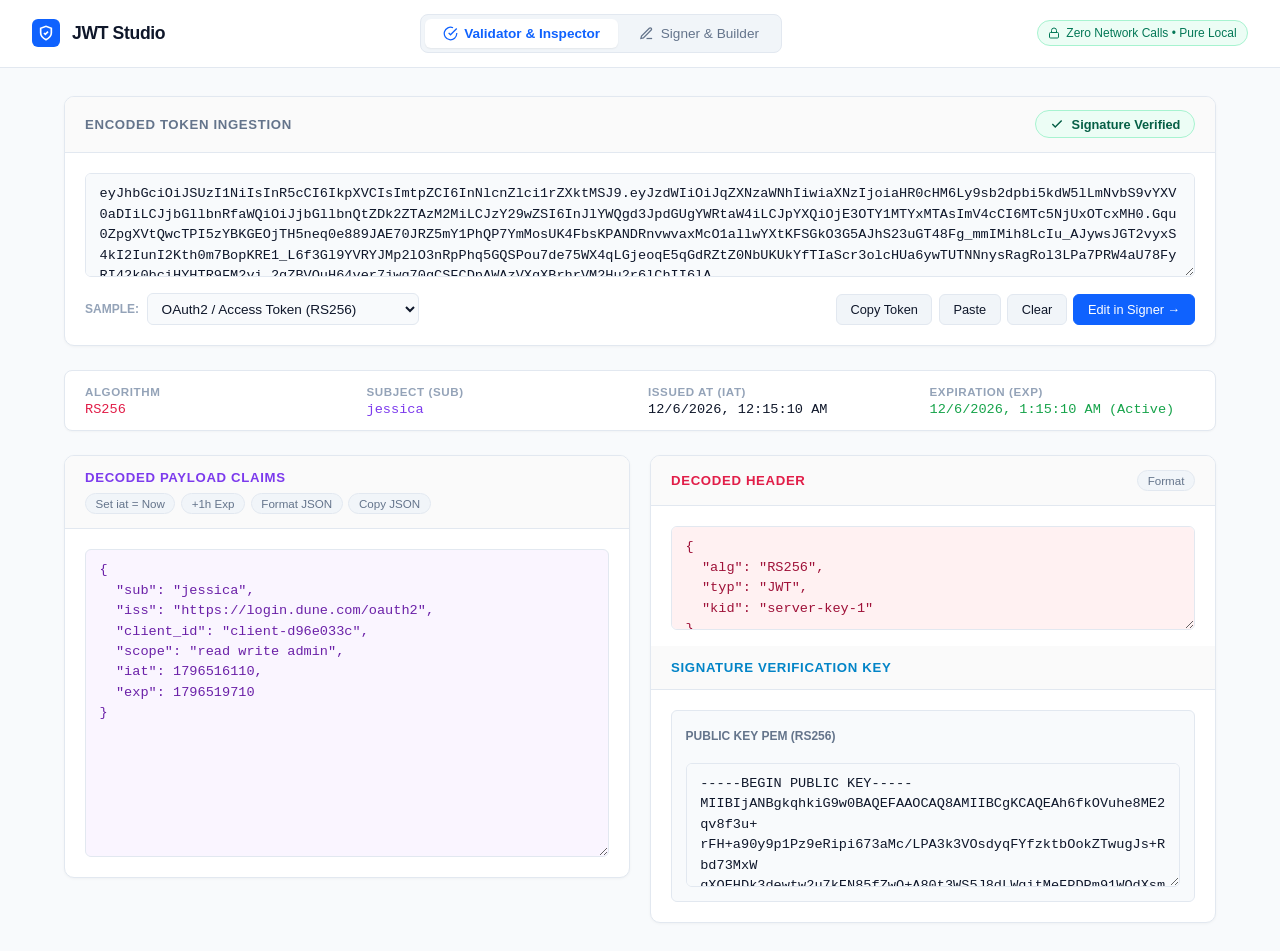
==== static/jwt.html @ deef20b4 "feat: JWT signer and validation UX" ====
<!DOCTYPE html>
<html lang="en">
<head>
  <meta charset="UTF-8">
  <meta name="viewport" content="width=device-width, initial-scale=1.0">
  <title>Local JWT Studio — Inspector & Signer</title>
  <style>
    :root {
      --bg: #f8fafc;
      --card-bg: #ffffff;
      --card-border: #e2e8f0;
      --accent: #0f62fe;
      --accent-hover: #0043ce;
      --text: #0f172a;
      --text-muted: #64748b;
      --text-dim: #94a3b8;
      --header-color: #e11d48;
      --payload-color: #7c3aed;
      --sig-color: #0284c7;
      --success-bg: #ecfdf5;
      --success-border: #a7f3d0;
      --success-text: #065f46;
      --error-bg: #fef2f2;
      --error-border: #fecaca;
      --error-text: #991b1b;
      --warn-bg: #fffbeb;
      --warn-border: #fde68a;
      --warn-text: #92400e;
      --font-mono: ui-monospace, SFMono-Regular, Menlo, Monaco, Consolas, "Liberation Mono", monospace;
      --font-sans: -apple-system, BlinkMacSystemFont, "Segoe UI", Roboto, Helvetica, Arial, sans-serif;
    }

    * {
      box-sizing: border-box;
      margin: 0;
      padding: 0;
    }

    body {
      background-color: var(--bg);
      color: var(--text);
      font-family: var(--font-sans);
      min-height: 100vh;
      display: flex;
      flex-direction: column;
    }

    /* Top Navigation Header */
    header {
      background: #ffffff;
      border-bottom: 1px solid var(--card-border);
      padding: 0.85rem 2rem;
      display: flex;
      align-items: center;
      justify-content: space-between;
      gap: 1rem;
      flex-wrap: wrap;
    }

    .brand {
      display: flex;
      align-items: center;
      gap: 0.75rem;
      font-weight: 700;
      font-size: 1.1rem;
      letter-spacing: -0.02em;
      color: var(--text);
    }

    .brand-icon {
      width: 28px;
      height: 28px;
      background: var(--accent);
      border-radius: 6px;
      display: flex;
      align-items: center;
      justify-content: center;
      color: white;
    }

    .tab-switcher {
      display: flex;
      background: #f1f5f9;
      padding: 0.25rem;
      border-radius: 8px;
      border: 1px solid var(--card-border);
      gap: 0.25rem;
    }

    .tab-btn {
      padding: 0.45rem 1.1rem;
      border-radius: 6px;
      font-size: 0.85rem;
      font-weight: 500;
      border: none;
      background: transparent;
      color: var(--text-muted);
      cursor: pointer;
      display: inline-flex;
      align-items: center;
      gap: 0.4rem;
      transition: all 0.15s ease;
    }

    .tab-btn:hover {
      color: var(--text);
    }

    .tab-btn.active {
      background: #ffffff;
      color: var(--accent);
      font-weight: 600;
      box-shadow: 0 1px 2px rgba(0, 0, 0, 0.06);
    }

    .privacy-tag {
      font-size: 0.75rem;
      color: #047857;
      display: flex;
      align-items: center;
      gap: 0.4rem;
      background: #ecfdf5;
      padding: 0.3rem 0.65rem;
      border-radius: 9999px;
      border: 1px solid #a7f3d0;
      font-weight: 500;
    }

    /* Main Container */
    main {
      max-width: 1200px;
      width: 100%;
      margin: 1.75rem auto;
      padding: 0 1.5rem;
      display: flex;
      flex-direction: column;
      gap: 1.5rem;
      flex: 1;
    }

    .tab-content {
      display: none;
      flex-direction: column;
      gap: 1.5rem;
    }

    .tab-content.active {
      display: flex;
    }

    /* Card Styles */
    .card {
      background: var(--card-bg);
      border: 1px solid var(--card-border);
      border-radius: 10px;
      overflow: hidden;
      box-shadow: 0 1px 3px rgba(0, 0, 0, 0.04);
    }

    .card-head {
      padding: 0.85rem 1.25rem;
      border-bottom: 1px solid var(--card-border);
      display: flex;
      align-items: center;
      justify-content: space-between;
      background: #fafafa;
      flex-wrap: wrap;
      gap: 0.5rem;
    }

    .card-title {
      font-size: 0.825rem;
      font-weight: 600;
      text-transform: uppercase;
      letter-spacing: 0.05em;
      color: var(--text-muted);
      display: flex;
      align-items: center;
      gap: 0.5rem;
    }

    .card-body {
      padding: 1.25rem;
      display: flex;
      flex-direction: column;
      gap: 1rem;
    }

    /* Form Fields & Alignment */
    .form-row {
      display: grid;
      grid-template-columns: 1fr 1fr;
      gap: 1.25rem;
      align-items: start;
    }

    @media (max-width: 800px) {
      .form-row {
        grid-template-columns: 1fr;
      }
    }

    .form-group {
      display: flex;
      flex-direction: column;
    }

    .label-row {
      display: flex;
      align-items: center;
      justify-content: space-between;
      min-height: 1.5rem;
      margin-bottom: 0.4rem;
    }

    label {
      font-size: 0.75rem;
      text-transform: uppercase;
      color: var(--text-muted);
      font-weight: 600;
      letter-spacing: 0.05em;
    }

    .checkbox-label {
      display: inline-flex;
      align-items: center;
      gap: 0.4rem;
      font-size: 0.75rem;
      text-transform: none;
      color: var(--text-muted);
      cursor: pointer;
      user-select: none;
      font-weight: 500;
    }

    input[type="checkbox"] {
      width: 14px;
      height: 14px;
      min-width: 14px;
      margin: 0;
      padding: 0;
      accent-color: var(--accent);
      cursor: pointer;
    }

    select, input:not([type="checkbox"]), textarea {
      width: 100%;
      background: #f8fafc;
      border: 1px solid var(--card-border);
      color: var(--text);
      border-radius: 6px;
      padding: 0.65rem 0.85rem;
      font-size: 0.85rem;
      outline: none;
      transition: all 0.15s ease;
    }

    select {
      height: 38px;
    }

    textarea.mono, input.mono {
      font-family: var(--font-mono);
      line-height: 1.5;
    }

    select:focus, input:focus, textarea:focus {
      background: #ffffff;
      border-color: var(--accent);
      box-shadow: 0 0 0 2px rgba(15, 98, 254, 0.15);
    }

    /* Buttons */
    .btn {
      background: #f1f5f9;
      color: var(--text);
      border: 1px solid var(--card-border);
      border-radius: 6px;
      padding: 0.45rem 0.85rem;
      font-size: 0.8rem;
      font-weight: 500;
      cursor: pointer;
      display: inline-flex;
      align-items: center;
      gap: 0.4rem;
      transition: all 0.15s ease;
    }

    .btn:hover {
      background: #e2e8f0;
      color: var(--text);
    }

    .btn-primary {
      background: var(--accent);
      border-color: var(--accent);
      color: white;
    }

    .btn-primary:hover {
      background: var(--accent-hover);
      border-color: var(--accent-hover);
      color: white;
    }

    .pill-btn {
      background: #f1f5f9;
      border: 1px solid var(--card-border);
      color: var(--text-muted);
      border-radius: 9999px;
      padding: 0.2rem 0.6rem;
      font-size: 0.725rem;
      cursor: pointer;
      font-weight: 500;
      transition: all 0.15s ease;
    }

    .pill-btn:hover {
      background: #e2e8f0;
      color: var(--text);
    }

    /* Status Pill */
    .status-pill {
      display: inline-flex;
      align-items: center;
      gap: 0.5rem;
      padding: 0.35rem 0.85rem;
      border-radius: 9999px;
      font-size: 0.8rem;
      font-weight: 600;
    }

    .status-pill.valid {
      background: var(--success-bg);
      border: 1px solid var(--success-border);
      color: var(--success-text);
    }

    .status-pill.invalid {
      background: var(--error-bg);
      border: 1px solid var(--error-border);
      color: var(--error-text);
    }

    .status-pill.unsigned {
      background: var(--warn-bg);
      border: 1px solid var(--warn-border);
      color: var(--warn-text);
    }

    /* Summary Bar */
    .summary-strip {
      display: grid;
      grid-template-columns: repeat(auto-fit, minmax(200px, 1fr));
      gap: 1rem;
      background: #ffffff;
      border: 1px solid var(--card-border);
      border-radius: 8px;
      padding: 0.85rem 1.25rem;
      box-shadow: 0 1px 2px rgba(0, 0, 0, 0.03);
    }

    .summary-item {
      display: flex;
      flex-direction: column;
      gap: 0.25rem;
    }

    .summary-label {
      font-size: 0.725rem;
      text-transform: uppercase;
      color: var(--text-dim);
      font-weight: 600;
      letter-spacing: 0.05em;
    }

    .summary-val {
      font-family: var(--font-mono);
      font-size: 0.85rem;
      color: var(--text);
      font-weight: 500;
      word-break: break-all;
    }

    .badge-header-tag { color: var(--header-color); }
    .badge-payload-tag { color: var(--payload-color); }
    .badge-sig-tag { color: var(--sig-color); }

    /* Output Displays */
    .token-display-box {
      background: #f8fafc;
      border: 1px solid var(--card-border);
      border-radius: 6px;
      padding: 1rem;
      font-family: var(--font-mono);
      font-size: 0.875rem;
      line-height: 1.6;
      word-break: break-all;
      min-height: 120px;
    }

    .jwt-p-header { color: var(--header-color); font-weight: 600; }
    .jwt-p-dot { color: var(--text-dim); }
    .jwt-p-payload { color: var(--payload-color); font-weight: 600; }
    .jwt-p-sig { color: var(--sig-color); font-weight: 600; }

    /* Toast */
    #toast {
      position: fixed;
      bottom: 1.5rem;
      right: 1.5rem;
      background: #0f172a;
      color: white;
      padding: 0.7rem 1.2rem;
      border-radius: 8px;
      font-size: 0.85rem;
      transform: translateY(100px);
      opacity: 0;
      transition: all 0.2s cubic-bezier(0.16, 1, 0.3, 1);
      z-index: 9999;
      box-shadow: 0 4px 12px rgba(0, 0, 0, 0.15);
    }

    #toast.show {
      transform: translateY(0);
      opacity: 1;
    }
  </style>
</head>
<body>

  <!-- Top Navigation Header -->
  <header>
    <div class="brand">
      <div class="brand-icon">
        <svg width="16" height="16" viewBox="0 0 24 24" fill="none" stroke="currentColor" stroke-width="2.5"><path d="M12 22s8-4 8-10V5l-8-3-8 3v7c0 6 8 10 8 10z"/><path d="m9 12 2 2 4-4"/></svg>
      </div>
      <span>JWT Studio</span>
    </div>

    <!-- Tab Buttons -->
    <div class="tab-switcher">
      <button id="tab-btn-validator" class="tab-btn active">
        <svg width="15" height="15" viewBox="0 0 24 24" fill="none" stroke="currentColor" stroke-width="2"><path d="M22 11.08V12a10 10 0 1 1-5.93-9.14"/><polyline points="22 4 12 14.01 9 11.01"/></svg>
        Validator & Inspector
      </button>
      <button id="tab-btn-signer" class="tab-btn">
        <svg width="15" height="15" viewBox="0 0 24 24" fill="none" stroke="currentColor" stroke-width="2"><path d="M12 20h9"/><path d="M16.5 3.5a2.121 2.121 0 0 1 3 3L7 19l-4 1 1-4L16.5 3.5z"/></svg>
        Signer & Builder
      </button>
    </div>

    <div class="privacy-tag">
      <svg width="12" height="12" viewBox="0 0 24 24" fill="none" stroke="currentColor" stroke-width="2"><rect width="18" height="11" x="3" y="11" rx="2" ry="2"/><path d="M7 11V7a5 5 0 0 1 10 0v4"/></svg>
      Zero Network Calls &bull; Pure Local
    </div>
  </header>

  <main>

    <!-- ========================================== -->
    <!-- TAB 1: VALIDATOR & INSPECTOR (DECODER)      -->
    <!-- ========================================== -->
    <div id="tab-validator" class="tab-content active">

      <!-- Step 1: Encoded Token Input -->
      <section class="card">
        <div class="card-head">
          <span class="card-title">Encoded Token Ingestion</span>
          <div style="display: flex; align-items: center; gap: 0.6rem;">
            <div id="v-status-pill" class="status-pill valid">
              <svg width="14" height="14" viewBox="0 0 24 24" fill="none" stroke="currentColor" stroke-width="2.5"><path d="M20 6 9 17l-5-5"/></svg>
              <span id="v-status-text">Signature Verified</span>
            </div>
          </div>
        </div>
        <div class="card-body">
          <textarea id="v-jwt-input" class="mono" rows="4" placeholder="Paste or edit your JWT token here (header.payload.signature)..."></textarea>
          <div style="display: flex; justify-content: space-between; align-items: center; flex-wrap: wrap; gap: 0.5rem;">
            <div style="display: flex; gap: 0.5rem; align-items: center;">
              <span style="font-size: 0.75rem; color: var(--text-dim); text-transform: uppercase; font-weight: 600;">Sample:</span>
              <select id="v-sample-picker" style="width: auto; height: 32px; padding: 0.2rem 0.6rem;">
                <option value="rs256_access">OAuth2 / Access Token (RS256)</option>
                <option value="spiffe_svid">SPIFFE Workload JWT-SVID (RS256)</option>
                <option value="hs256_standard">Standard HMAC Token (HS256)</option>
                <option value="es256_standard">ECDSA Token (ES256)</option>
                <option value="none_unsigned">Unsecured Token (none)</option>
              </select>
            </div>
            <div style="display: flex; gap: 0.4rem;">
              <button id="v-btn-copy-token" class="btn">Copy Token</button>
              <button id="v-btn-paste" class="btn">Paste</button>
              <button id="v-btn-clear" class="btn">Clear</button>
              <button id="v-btn-to-signer" class="btn btn-primary">Edit in Signer &rarr;</button>
            </div>
          </div>
        </div>
      </section>

      <!-- Step 2: Telemetry Overview -->
      <div class="summary-strip">
        <div class="summary-item">
          <span class="summary-label">Algorithm</span>
          <span id="v-meta-alg" class="summary-val badge-header-tag">RS256</span>
        </div>
        <div class="summary-item">
          <span class="summary-label">Subject (sub)</span>
          <span id="v-meta-sub" class="summary-val badge-payload-tag">--</span>
        </div>
        <div class="summary-item">
          <span class="summary-label">Issued At (iat)</span>
          <span id="v-meta-iat" class="summary-val">--</span>
        </div>
        <div class="summary-item">
          <span class="summary-label">Expiration (exp)</span>
          <span id="v-meta-exp" class="summary-val">--</span>
        </div>
      </div>

      <!-- Step 3: Decoded Payload & Signature Verification Deck -->
      <div class="form-row">

        <!-- Decoded Payload Claims -->
        <section class="card">
          <div class="card-head">
            <span class="card-title badge-payload-tag">Decoded Payload Claims</span>
            <div style="display: flex; gap: 0.35rem; flex-wrap: wrap;">
              <button class="pill-btn" id="v-btn-iat-now">Set iat = Now</button>
              <button class="pill-btn" id="v-btn-exp-1h">+1h Exp</button>
              <button class="pill-btn" id="v-btn-format">Format JSON</button>
              <button class="pill-btn" id="v-btn-copy-payload">Copy JSON</button>
            </div>
          </div>
          <div class="card-body">
            <textarea id="v-payload-output" class="mono" rows="14" style="color: #6b21a8; background: #faf5ff;" placeholder="Edit or inspect payload claims JSON..."></textarea>
          </div>
        </section>

        <!-- Header & Verification Key Deck -->
        <section class="card" style="display: flex; flex-direction: column; gap: 1rem;">
          <div>
            <div class="card-head">
              <span class="card-title badge-header-tag">Decoded Header</span>
              <button class="pill-btn" id="v-btn-format-header">Format</button>
            </div>
            <div class="card-body" style="padding-bottom: 0;">
              <textarea id="v-header-output" class="mono" rows="4" style="color: #9f1239; background: #fff1f2;" placeholder="Edit or inspect header JSON..."></textarea>
            </div>
          </div>

          <div style="flex: 1; display: flex; flex-direction: column;">
            <div class="card-head">
              <span class="card-title badge-sig-tag">Signature Verification Key</span>
            </div>
            <div class="card-body">
              <div style="background: #f8fafc; border: 1px solid var(--card-border); border-radius: 6px; padding: 0.85rem; display: flex; flex-direction: column; gap: 0.5rem;">
                <div class="label-row">
                  <span id="v-key-type-label" style="font-size: 0.75rem; text-transform: uppercase; color: var(--text-muted); font-weight: 600;">Public Key PEM (RS256)</span>
                  <label id="v-b64-option" class="checkbox-label" style="display: none;">
                    <input type="checkbox" id="v-secret-is-b64">
                    Base64 Secret
                  </label>
                </div>
                <textarea id="v-verify-key" class="mono" rows="5" placeholder="Enter public key PEM or HMAC secret to verify..."></textarea>
              </div>
            </div>
          </div>
        </section>

      </div>

    </div>

    <!-- ========================================== -->
    <!-- TAB 2: SIGNER & BUILDER (ENCODER)           -->
    <!-- ========================================== -->
    <div id="tab-signer" class="tab-content">

      <!-- Step 1: Algorithm & Key -->
      <section class="card">
        <div class="card-head">
          <span class="card-title">1. Algorithm & Signing Key</span>
          <button id="s-btn-gen-key" class="btn">
            <svg width="14" height="14" viewBox="0 0 24 24" fill="none" stroke="currentColor" stroke-width="2"><path d="m21 2-2 2m-1.5 1.5L14 9M3 21l3-3m1.5-1.5L11 13m0 0 3-3m-3 3-3-3m6 0 3 3"/></svg>
            Generate New Key Pair
          </button>
        </div>
        <div class="card-body">
          <div class="form-row">
            
            <div class="form-group">
              <div class="label-row">
                <label for="s-alg-select">Signing Algorithm</label>
              </div>
              <select id="s-alg-select">
                <optgroup label="RSA (Asymmetric)">
                  <option value="RS256" selected>RS256 (RSA SHA-256)</option>
                  <option value="RS384">RS384 (RSA SHA-384)</option>
                  <option value="RS512">RS512 (RSA SHA-512)</option>
                  <option value="PS256">PS256 (RSA-PSS SHA-256)</option>
                  <option value="PS384">PS384 (RSA-PSS SHA-384)</option>
                  <option value="PS512">PS512 (RSA-PSS SHA-512)</option>
                </optgroup>
                <optgroup label="HMAC (Symmetric)">
                  <option value="HS256">HS256 (HMAC SHA-256)</option>
                  <option value="HS384">HS384 (HMAC SHA-384)</option>
                  <option value="HS512">HS512 (HMAC SHA-512)</option>
                </optgroup>
                <optgroup label="ECDSA (Elliptic Curve)">
                  <option value="ES256">ES256 (ECDSA P-256)</option>
                  <option value="ES384">ES384 (ECDSA P-384)</option>
                  <option value="ES512">ES512 (ECDSA P-521)</option>
                </optgroup>
                <optgroup label="Unsecured">
                  <option value="none">none (Unsecured)</option>
                </optgroup>
              </select>
            </div>

            <div class="form-group">
              <div class="label-row">
                <label id="s-key-label" for="s-key-input">Private Key (PEM PKCS#8)</label>
                <label id="s-hmac-b64-wrapper" class="checkbox-label" style="display: none;">
                  <input type="checkbox" id="s-secret-is-b64">
                  Base64 Secret
                </label>
              </div>
              <textarea id="s-key-input" class="mono" rows="3" placeholder="Enter private key PEM or secret..."></textarea>
            </div>

          </div>
        </div>
      </section>

      <!-- Step 2: Claims & Header Builder -->
      <section class="card">
        <div class="card-head">
          <span class="card-title">2. Payload Claims & Header Definition</span>
          <div style="display: flex; gap: 0.35rem; flex-wrap: wrap;">
            <button class="pill-btn" id="s-btn-tpl-spiffe">SPIFFE Workload SVID</button>
            <button class="pill-btn" id="s-btn-tpl-standard">Standard OIDC</button>
            <button class="pill-btn" id="s-btn-iat-now">Set iat = Now</button>
            <button class="pill-btn" id="s-btn-exp-1h">+1h Exp</button>
            <button class="pill-btn" id="s-btn-add-jti">Add UUID jti</button>
            <button class="pill-btn" id="s-btn-format">Format JSON</button>
          </div>
        </div>
        <div class="card-body">
          <div class="form-row">
            <div class="form-group">
              <div class="label-row">
                <label for="s-payload-editor" style="color: var(--payload-color);">Payload JSON (Claims)</label>
              </div>
              <textarea id="s-payload-editor" class="mono" rows="10" style="color: #6b21a8; background: #faf5ff;"></textarea>
            </div>
            <div class="form-group">
              <div class="label-row">
                <label for="s-header-editor" style="color: var(--header-color);">Header JSON</label>
              </div>
              <textarea id="s-header-editor" class="mono" rows="10" style="color: #9f1239; background: #fff1f2;"></textarea>
            </div>
          </div>
        </div>
      </section>

      <!-- Step 3: Generated Output Deck -->
      <section class="card">
        <div class="card-head">
          <span class="card-title" style="color: var(--sig-color);">3. Generated Signed JWT</span>
          <div style="display: flex; gap: 0.5rem;">
            <button id="s-btn-copy-token" class="btn btn-primary">
              <svg width="14" height="14" viewBox="0 0 24 24" fill="none" stroke="currentColor" stroke-width="2"><rect width="14" height="14" x="8" y="8" rx="2" ry="2"/><path d="M4 16c-1.1 0-2-.9-2-2V4c0-1.1.9-2 2-2h10c1.1 0 2 .9 2 2"/></svg>
              Copy Token
            </button>
            <button id="s-btn-to-validator" class="btn">
              Test in Validator &rarr;
            </button>
          </div>
        </div>
        <div class="card-body">
          <div id="s-token-display" class="token-display-box"></div>
        </div>
      </section>

    </div>

  </main>

  <div id="toast">Copied to clipboard</div>

  <script>
    const DEFAULT_SECRET = "your-256-bit-secret";

    // Track state to share symmetrically across tabs
    let currentPublicKeyPem = '';
    let currentPrivateKeyPem = '';
    let sCurrentToken = '';

    // --- Tab Switching & State Mirroring Logic ---
    const tabBtnValidator = document.getElementById('tab-btn-validator');
    const tabBtnSigner = document.getElementById('tab-btn-signer');
    const tabValidator = document.getElementById('tab-validator');
    const tabSigner = document.getElementById('tab-signer');

    async function switchTab(tab) {
      if (tab === 'signer') {
        await syncValidatorToSigner();
        tabBtnValidator.classList.remove('active');
        tabBtnSigner.classList.add('active');
        tabValidator.classList.remove('active');
        tabSigner.classList.add('active');
        window.location.hash = '#signer';
      } else {
        await syncSignerToValidator();
        tabBtnSigner.classList.remove('active');
        tabBtnValidator.classList.add('active');
        tabSigner.classList.remove('active');
        tabValidator.classList.add('active');
        window.location.hash = '#validator';
      }
    }

    tabBtnValidator.addEventListener('click', () => switchTab('validator'));
    tabBtnSigner.addEventListener('click', () => switchTab('signer'));

    // --- Crypto & Base64URL Utilities ---
    function b64UrlDecode(str) {
      str = str.replace(/-/g, '+').replace(/_/g, '/');
      while (str.length % 4) str += '=';
      const binary = atob(str);
      const bytes = new Uint8Array(binary.length);
      for (let i = 0; i < binary.length; i++) bytes[i] = binary.charCodeAt(i);
      return bytes;
    }

    function b64UrlEncode(uint8Array) {
      let binary = '';
      for (let i = 0; i < uint8Array.byteLength; i++) binary += String.fromCharCode(uint8Array[i]);
      return btoa(binary).replace(/\+/g, '-').replace(/\//g, '_').replace(/=+$/, '');
    }

    function b64UrlEncodeStr(str) {
      return b64UrlEncode(new TextEncoder().encode(str));
    }

    function pemToBuffer(pem) {
      const clean = pem.replace(/-----BEGIN [A-Z0-9 ]+-----/g, '').replace(/-----END [A-Z0-9 ]+-----/g, '').replace(/\s+/g, '');
      const binary = atob(clean);
      const bytes = new Uint8Array(binary.length);
      for (let i = 0; i < binary.length; i++) bytes[i] = binary.charCodeAt(i);
      return bytes.buffer;
    }

    function bufferToPem(buffer, label) {
      const b64 = btoa(String.fromCharCode(...new Uint8Array(buffer)));
      const lines = b64.match(/.{1,64}/g) || [];
      return `-----BEGIN ${label}-----\n${lines.join('\n')}\n-----END ${label}-----`;
    }

    const toast = document.getElementById('toast');
    function showToast(msg) {
      toast.textContent = msg;
      toast.classList.add('show');
      setTimeout(() => toast.classList.remove('show'), 2000);
    }

    // ==========================================
    // VALIDATOR TAB ELEMENTS
    // ==========================================
    const vJwtInput = document.getElementById('v-jwt-input');
    const vHeaderOutput = document.getElementById('v-header-output');
    const vPayloadOutput = document.getElementById('v-payload-output');
    const vStatusPill = document.getElementById('v-status-pill');
    const vStatusText = document.getElementById('v-status-text');
    const vVerifyKey = document.getElementById('v-verify-key');
    const vKeyTypeLabel = document.getElementById('v-key-type-label');
    const vB64Option = document.getElementById('v-b64-option');
    const vSecretIsB64 = document.getElementById('v-secret-is-b64');
    const vSamplePicker = document.getElementById('v-sample-picker');
    const vMetaAlg = document.getElementById('v-meta-alg');
    const vMetaSub = document.getElementById('v-meta-sub');
    const vMetaIat = document.getElementById('v-meta-iat');
    const vMetaExp = document.getElementById('v-meta-exp');

    // ==========================================
    // SIGNER TAB ELEMENTS
    // ==========================================
    const sAlgSelect = document.getElementById('s-alg-select');
    const sKeyInput = document.getElementById('s-key-input');
    const sKeyLabel = document.getElementById('s-key-label');
    const sHmacB64Wrapper = document.getElementById('s-hmac-b64-wrapper');
    const sSecretIsB64 = document.getElementById('s-secret-is-b64');
    const sPayloadEditor = document.getElementById('s-payload-editor');
    const sHeaderEditor = document.getElementById('s-header-editor');
    const sTokenDisplay = document.getElementById('s-token-display');

    function vUpdateStatus(type, msg) {
      vStatusPill.className = `status-pill ${type}`;
      vStatusText.textContent = msg;
      if (type === 'valid') {
        vStatusPill.querySelector('svg').innerHTML = '<path d="M20 6 9 17l-5-5"/>';
      } else if (type === 'invalid') {
        vStatusPill.querySelector('svg').innerHTML = '<path d="M18 6 6 18M6 6l12 12"/>';
      } else {
        vStatusPill.querySelector('svg').innerHTML = '<circle cx="12" cy="12" r="10"/><line x1="12" y1="8" x2="12" y2="12"/>';
      }
    }

    // Inspect Encoded Token (changes to v-jwt-input)
    async function vInspectToken() {
      const token = (vJwtInput.value || '').trim();
      if (!token) {
        vHeaderOutput.value = '';
        vPayloadOutput.value = '';
        vMetaAlg.textContent = '--';
        vMetaSub.textContent = '--';
        vMetaIat.textContent = '--';
        vMetaExp.textContent = '--';
        vUpdateStatus('invalid', 'No Token Provided');
        return;
      }

      const parts = token.split('.');
      if (parts.length < 2 || parts.length > 3) {
        vHeaderOutput.value = '';
        vPayloadOutput.value = '';
        vUpdateStatus('invalid', 'Malformed JWT');
        return;
      }

      let headerObj, payloadObj;
      try {
        headerObj = JSON.parse(new TextDecoder().decode(b64UrlDecode(parts[0])));
        vHeaderOutput.value = JSON.stringify(headerObj, null, 2);
      } catch (e) {
        vHeaderOutput.value = 'Invalid Header: ' + e.message;
        vUpdateStatus('invalid', 'Header Decode Failed');
        return;
      }

      try {
        payloadObj = JSON.parse(new TextDecoder().decode(b64UrlDecode(parts[1])));
        vPayloadOutput.value = JSON.stringify(payloadObj, null, 2);
      } catch (e) {
        vPayloadOutput.value = 'Invalid Payload: ' + e.message;
        vUpdateStatus('invalid', 'Payload Decode Failed');
        return;
      }

      const alg = headerObj.alg || 'RS256';
      vMetaAlg.textContent = alg;
      vMetaSub.textContent = payloadObj.sub || 'None';

      const now = Math.floor(Date.now() / 1000);
      vMetaIat.textContent = payloadObj.iat ? new Date(payloadObj.iat * 1000).toLocaleString() : 'N/A';
      if (payloadObj.exp) {
        const isExp = now > payloadObj.exp;
        const expStr = new Date(payloadObj.exp * 1000).toLocaleString();
        vMetaExp.textContent = `${expStr} (${isExp ? 'Expired' : 'Active'})`;
        vMetaExp.style.color = isExp ? '#dc2626' : '#16a34a';
      } else {
        vMetaExp.textContent = 'None';
        vMetaExp.style.color = 'inherit';
      }

      if (alg.startsWith('HS')) {
        vKeyTypeLabel.textContent = `HMAC Secret (${alg})`;
        vB64Option.style.display = 'inline-flex';
        if (!vVerifyKey.value || vVerifyKey.value.includes('BEGIN PUBLIC KEY')) {
          vVerifyKey.value = DEFAULT_SECRET;
        }
      } else if (alg === 'none') {
        vKeyTypeLabel.textContent = 'Unsecured (No Key Required)';
        vB64Option.style.display = 'none';
        vUpdateStatus('unsigned', 'Unsecured Token (alg: none)');
        return;
      } else {
        vKeyTypeLabel.textContent = `Public Key PEM (${alg})`;
        vB64Option.style.display = 'none';
      }

      if (parts.length !== 3 || !parts[2]) {
        vUpdateStatus('invalid', 'Missing Signature');
        return;
      }

      await vCheckSignature(alg, parts[0], parts[1], parts[2]);
    }

    // Two-way editing on Validator side: When user edits decoded Header or Payload
    async function vOnDecodedInput() {
      let headerObj, payloadObj;
      try { headerObj = JSON.parse(vHeaderOutput.value); } catch (e) { vUpdateStatus('invalid', 'Invalid Header JSON'); return; }
      try { payloadObj = JSON.parse(vPayloadOutput.value); } catch (e) { vUpdateStatus('invalid', 'Invalid Payload JSON'); return; }

      const alg = headerObj.alg || 'RS256';
      vMetaAlg.textContent = alg;
      vMetaSub.textContent = payloadObj.sub || 'None';

      const now = Math.floor(Date.now() / 1000);
      vMetaIat.textContent = payloadObj.iat ? new Date(payloadObj.iat * 1000).toLocaleString() : 'N/A';
      if (payloadObj.exp) {
        const isExp = now > payloadObj.exp;
        const expStr = new Date(payloadObj.exp * 1000).toLocaleString();
        vMetaExp.textContent = `${expStr} (${isExp ? 'Expired' : 'Active'})`;
        vMetaExp.style.color = isExp ? '#dc2626' : '#16a34a';
      } else {
        vMetaExp.textContent = 'None';
        vMetaExp.style.color = 'inherit';
      }

      const hB64 = b64UrlEncodeStr(JSON.stringify(headerObj));
      const pB64 = b64UrlEncodeStr(JSON.stringify(payloadObj));

      if (alg === 'none') {
        vJwtInput.value = `${hB64}.${pB64}.`;
        vUpdateStatus('unsigned', 'Unsecured Token (alg: none)');
        return;
      }

      if (alg.startsWith('HS')) {
        vKeyTypeLabel.textContent = `HMAC Secret (${alg})`;
        vB64Option.style.display = 'inline-flex';
        const keyStr = (vVerifyKey.value || '').trim();
        if (keyStr) {
          try {
            const secretBytes = vSecretIsB64.checked ? b64UrlDecode(keyStr) : new TextEncoder().encode(keyStr);
            const hashName = alg === 'HS384' ? 'SHA-384' : alg === 'HS512' ? 'SHA-512' : 'SHA-256';
            const cryptoKey = await crypto.subtle.importKey('raw', secretBytes, { name: 'HMAC', hash: hashName }, false, ['sign']);
            const sigBytes = await crypto.subtle.sign('HMAC', cryptoKey, new TextEncoder().encode(`${hB64}.${pB64}`));
            const sigB64 = b64UrlEncode(new Uint8Array(sigBytes));
            vJwtInput.value = `${hB64}.${pB64}.${sigB64}`;
            vUpdateStatus('valid', 'Signature Verified');
            return;
          } catch (e) {}
        }
      }

      // For asymmetric keys, preserve existing signature or update first 2 segments
      const existingToken = (vJwtInput.value || '').trim();
      const existingParts = existingToken.split('.');
      const sigPart = existingParts.length === 3 ? existingParts[2] : '';
      vJwtInput.value = `${hB64}.${pB64}.${sigPart}`;
      if (sigPart) {
        await vCheckSignature(alg, hB64, pB64, sigPart);
      } else {
        vUpdateStatus('invalid', 'Signature Mismatch');
      }
    }

    async function vCheckSignature(alg, hB64, pB64, sigB64) {
      const data = new TextEncoder().encode(`${hB64}.${pB64}`);
      const sigBytes = b64UrlDecode(sigB64);
      const keyStr = (vVerifyKey.value || '').trim();

      if (!keyStr) {
        vUpdateStatus('unsigned', 'Paste public key or secret to verify signature');
        return;
      }

      try {
        let valid = false;

        if (alg.startsWith('HS')) {
          const secretBytes = vSecretIsB64.checked ? b64UrlDecode(keyStr) : new TextEncoder().encode(keyStr);
          const hashName = alg === 'HS384' ? 'SHA-384' : alg === 'HS512' ? 'SHA-512' : 'SHA-256';
          const cryptoKey = await crypto.subtle.importKey('raw', secretBytes, { name: 'HMAC', hash: hashName }, false, ['verify']);
          valid = await crypto.subtle.verify('HMAC', cryptoKey, sigBytes, data);

        } else if (alg.startsWith('RS') || alg.startsWith('PS')) {
          const isPSS = alg.startsWith('PS');
          const hashName = alg.endsWith('384') ? 'SHA-384' : alg.endsWith('512') ? 'SHA-512' : 'SHA-256';
          const cryptoKey = await crypto.subtle.importKey('spki', pemToBuffer(keyStr), { name: isPSS ? 'RSA-PSS' : 'RSASSA-PKCS1-v1_5', hash: hashName }, false, ['verify']);
          const params = isPSS ? { name: 'RSA-PSS', saltLength: hashName === 'SHA-256' ? 32 : hashName === 'SHA-384' ? 48 : 64 } : 'RSASSA-PKCS1-v1_5';
          valid = await crypto.subtle.verify(params, cryptoKey, sigBytes, data);

        } else if (alg.startsWith('ES')) {
          const curve = alg === 'ES384' ? 'P-384' : alg === 'ES512' ? 'P-521' : 'P-256';
          const hashName = alg === 'ES384' ? 'SHA-384' : alg === 'ES512' ? 'SHA-512' : 'SHA-256';
          const cryptoKey = await crypto.subtle.importKey('spki', pemToBuffer(keyStr), { name: 'ECDSA', namedCurve: curve }, false, ['verify']);
          valid = await crypto.subtle.verify({ name: 'ECDSA', hash: hashName }, cryptoKey, sigBytes, data);
        }

        vUpdateStatus(valid ? 'valid' : 'invalid', valid ? 'Signature Verified' : 'Invalid Signature');

      } catch (err) {
        vUpdateStatus('invalid', 'Verification: ' + err.message);
      }
    }

    async function vLoadSample(type) {
      if (type === 'rs256_access') {
        const keyPair = await crypto.subtle.generateKey({ name: 'RSASSA-PKCS1-v1_5', modulusLength: 2048, publicExponent: new Uint8Array([1,0,1]), hash: 'SHA-256' }, true, ['sign', 'verify']);
        currentPublicKeyPem = bufferToPem(await crypto.subtle.exportKey('spki', keyPair.publicKey), 'PUBLIC KEY');
        currentPrivateKeyPem = bufferToPem(await crypto.subtle.exportKey('pkcs8', keyPair.privateKey), 'PRIVATE KEY');
        vVerifyKey.value = currentPublicKeyPem;
        const header = { alg: "RS256", typ: "JWT", kid: "server-key-1" };
        const payload = {
          sub: "jessica",
          iss: "https://login.dune.com/oauth2",
          client_id: "client-d96e033c",
          scope: "read write admin",
          iat: Math.floor(Date.now() / 1000),
          exp: Math.floor(Date.now() / 1000) + 3600
        };
        const h = b64UrlEncodeStr(JSON.stringify(header));
        const p = b64UrlEncodeStr(JSON.stringify(payload));
        const sig = await crypto.subtle.sign('RSASSA-PKCS1-v1_5', keyPair.privateKey, new TextEncoder().encode(`${h}.${p}`));
        vJwtInput.value = `${h}.${p}.${b64UrlEncode(new Uint8Array(sig))}`;
      } else if (type === 'spiffe_svid') {
        const keyPair = await crypto.subtle.generateKey({ name: 'RSASSA-PKCS1-v1_5', modulusLength: 2048, publicExponent: new Uint8Array([1,0,1]), hash: 'SHA-256' }, true, ['sign', 'verify']);
        currentPublicKeyPem = bufferToPem(await crypto.subtle.exportKey('spki', keyPair.publicKey), 'PUBLIC KEY');
        currentPrivateKeyPem = bufferToPem(await crypto.subtle.exportKey('pkcs8', keyPair.privateKey), 'PRIVATE KEY');
        vVerifyKey.value = currentPublicKeyPem;
        const header = { alg: "RS256", typ: "JWT", kid: "spiffe-workload-key-1" };
        const payload = {
          sub: "spiffe://example.org/ns/production/sa/payment-service",
          iss: "https://oidc.example.org",
          aud: ["https://api.internal.example.org", "spiffe://example.org/ns/production/sa/database-service"],
          iat: Math.floor(Date.now() / 1000),
          exp: Math.floor(Date.now() / 1000) + 3600
        };
        const h = b64UrlEncodeStr(JSON.stringify(header));
        const p = b64UrlEncodeStr(JSON.stringify(payload));
        const sig = await crypto.subtle.sign('RSASSA-PKCS1-v1_5', keyPair.privateKey, new TextEncoder().encode(`${h}.${p}`));
        vJwtInput.value = `${h}.${p}.${b64UrlEncode(new Uint8Array(sig))}`;
      } else if (type === 'hs256_standard') {
        const header = { alg: "HS256", typ: "JWT" };
        const payload = {
          sub: "service-account-42",
          iss: "https://auth.example.com",
          aud: "https://api.example.com",
          scope: "read write admin",
          iat: Math.floor(Date.now() / 1000),
          exp: Math.floor(Date.now() / 1000) + 7200
        };
        vVerifyKey.value = DEFAULT_SECRET;
        vSecretIsB64.checked = false;
        const h = b64UrlEncodeStr(JSON.stringify(header));
        const p = b64UrlEncodeStr(JSON.stringify(payload));
        const key = await crypto.subtle.importKey('raw', new TextEncoder().encode(DEFAULT_SECRET), { name: 'HMAC', hash: 'SHA-256' }, false, ['sign']);
        const sig = await crypto.subtle.sign('HMAC', key, new TextEncoder().encode(`${h}.${p}`));
        vJwtInput.value = `${h}.${p}.${b64UrlEncode(new Uint8Array(sig))}`;
      } else if (type === 'es256_standard') {
        const keyPair = await crypto.subtle.generateKey({ name: 'ECDSA', namedCurve: 'P-256' }, true, ['sign', 'verify']);
        currentPublicKeyPem = bufferToPem(await crypto.subtle.exportKey('spki', keyPair.publicKey), 'PUBLIC KEY');
        currentPrivateKeyPem = bufferToPem(await crypto.subtle.exportKey('pkcs8', keyPair.privateKey), 'PRIVATE KEY');
        vVerifyKey.value = currentPublicKeyPem;
        const header = { alg: "ES256", typ: "JWT" };
        const payload = { sub: "workload-node-01", iss: "https://identity.example.org", exp: Math.floor(Date.now() / 1000) + 86400 };
        const h = b64UrlEncodeStr(JSON.stringify(header));
        const p = b64UrlEncodeStr(JSON.stringify(payload));
        const sig = await crypto.subtle.sign({ name: 'ECDSA', hash: 'SHA-256' }, keyPair.privateKey, new TextEncoder().encode(`${h}.${p}`));
        vJwtInput.value = `${h}.${p}.${b64UrlEncode(new Uint8Array(sig))}`;
      } else if (type === 'none_unsigned') {
        const h = b64UrlEncodeStr(JSON.stringify({ alg: "none", typ: "JWT" }));
        const p = b64UrlEncodeStr(JSON.stringify({ sub: "unsecured-workload", iss: "https://example.org" }));
        vJwtInput.value = `${h}.${p}.`;
      }
      await vInspectToken();
    }

    // Event listeners on Validator
    vJwtInput.addEventListener('input', vInspectToken);
    vVerifyKey.addEventListener('input', vInspectToken);
    vSecretIsB64.addEventListener('change', vInspectToken);
    vHeaderOutput.addEventListener('input', vOnDecodedInput);
    vPayloadOutput.addEventListener('input', vOnDecodedInput);
    vSamplePicker.addEventListener('change', () => vLoadSample(vSamplePicker.value));

    document.getElementById('v-btn-copy-payload').addEventListener('click', () => {
      navigator.clipboard.writeText(vPayloadOutput.value).then(() => showToast('Payload JSON copied!'));
    });

    document.getElementById('v-btn-copy-token').addEventListener('click', () => {
      if (!vJwtInput.value) return;
      navigator.clipboard.writeText(vJwtInput.value).then(() => showToast('JWT copied to clipboard!'));
    });

    document.getElementById('v-btn-paste').addEventListener('click', async () => {
      try {
        vJwtInput.value = (await navigator.clipboard.readText()).trim();
        await vInspectToken();
      } catch (e) {}
    });

    document.getElementById('v-btn-clear').addEventListener('click', () => {
      vJwtInput.value = '';
      vInspectToken();
    });

    document.getElementById('v-btn-to-signer').addEventListener('click', () => switchTab('signer'));

    document.getElementById('v-btn-iat-now').addEventListener('click', () => {
      try {
        const p = JSON.parse(vPayloadOutput.value);
        p.iat = Math.floor(Date.now() / 1000);
        vPayloadOutput.value = JSON.stringify(p, null, 2);
        vOnDecodedInput();
      } catch (e) {}
    });

    document.getElementById('v-btn-exp-1h').addEventListener('click', () => {
      try {
        const p = JSON.parse(vPayloadOutput.value);
        p.exp = Math.floor(Date.now() / 1000) + 3600;
        vPayloadOutput.value = JSON.stringify(p, null, 2);
        vOnDecodedInput();
      } catch (e) {}
    });

    document.getElementById('v-btn-format').addEventListener('click', () => {
      try {
        vPayloadOutput.value = JSON.stringify(JSON.parse(vPayloadOutput.value), null, 2);
        vOnDecodedInput();
      } catch (e) {}
    });

    document.getElementById('v-btn-format-header').addEventListener('click', () => {
      try {
        vHeaderOutput.value = JSON.stringify(JSON.parse(vHeaderOutput.value), null, 2);
        vOnDecodedInput();
      } catch (e) {}
    });

    // ==========================================
    // SIGNER TAB LOGIC
    // ==========================================

    sAlgSelect.addEventListener('change', async () => {
      const alg = sAlgSelect.value;
      try {
        const h = JSON.parse(sHeaderEditor.value || '{}');
        h.alg = alg;
        sHeaderEditor.value = JSON.stringify(h, null, 2);
      } catch (e) {}

      if (alg.startsWith('HS')) {
        sKeyLabel.textContent = 'HMAC Secret';
        sHmacB64Wrapper.style.display = 'inline-flex';
        if (!sKeyInput.value || sKeyInput.value.includes('BEGIN PRIVATE KEY')) {
          sKeyInput.value = DEFAULT_SECRET;
        }
      } else if (alg === 'none') {
        sKeyLabel.textContent = 'No Key (Unsecured)';
        sHmacB64Wrapper.style.display = 'none';
        sKeyInput.value = '';
      } else {
        sKeyLabel.textContent = 'Private Key (PEM PKCS#8)';
        sHmacB64Wrapper.style.display = 'none';
        if (sKeyInput.value === DEFAULT_SECRET || !sKeyInput.value) {
          await sGenerateKeyPair(alg);
        }
      }
      await sSignToken();
    });

    document.getElementById('s-btn-gen-key').addEventListener('click', () => sGenerateKeyPair(sAlgSelect.value));

    async function sGenerateKeyPair(alg) {
      try {
        if (alg.startsWith('HS')) {
          const bytes = new Uint8Array(32);
          crypto.getRandomValues(bytes);
          sKeyInput.value = Array.from(bytes).map(b => b.toString(16).padStart(2, '0')).join('');
          currentPublicKeyPem = '';
          currentPrivateKeyPem = '';
          showToast('Generated 256-bit Random Secret');
        } else if (alg.startsWith('RS') || alg.startsWith('PS')) {
          const isPSS = alg.startsWith('PS');
          const hashName = alg.endsWith('384') ? 'SHA-384' : alg.endsWith('512') ? 'SHA-512' : 'SHA-256';
          const pair = await crypto.subtle.generateKey(
            { name: isPSS ? 'RSA-PSS' : 'RSASSA-PKCS1-v1_5', modulusLength: 2048, publicExponent: new Uint8Array([1, 0, 1]), hash: hashName },
            true,
            ['sign', 'verify']
          );
          const privBuf = await crypto.subtle.exportKey('pkcs8', pair.privateKey);
          const pubBuf = await crypto.subtle.exportKey('spki', pair.publicKey);
          currentPrivateKeyPem = bufferToPem(privBuf, 'PRIVATE KEY');
          currentPublicKeyPem = bufferToPem(pubBuf, 'PUBLIC KEY');
          sKeyInput.value = currentPrivateKeyPem;
          showToast('Generated RSA 2048-bit Keypair');
        } else if (alg.startsWith('ES')) {
          const curve = alg === 'ES384' ? 'P-384' : alg === 'ES512' ? 'P-521' : 'P-256';
          const pair = await crypto.subtle.generateKey({ name: 'ECDSA', namedCurve: curve }, true, ['sign', 'verify']);
          const privBuf = await crypto.subtle.exportKey('pkcs8', pair.privateKey);
          const pubBuf = await crypto.subtle.exportKey('spki', pair.publicKey);
          currentPrivateKeyPem = bufferToPem(privBuf, 'PRIVATE KEY');
          currentPublicKeyPem = bufferToPem(pubBuf, 'PUBLIC KEY');
          sKeyInput.value = currentPrivateKeyPem;
          showToast(`Generated ECDSA ${curve} Keypair`);
        }
        await sSignToken();
      } catch (e) {
        showToast('Key generation error: ' + e.message);
      }
    }

    async function sSignToken() {
      let headerObj, payloadObj;
      try { headerObj = JSON.parse(sHeaderEditor.value); } catch (e) { sTokenDisplay.textContent = 'Invalid Header JSON'; return; }
      try { payloadObj = JSON.parse(sPayloadEditor.value); } catch (e) { sTokenDisplay.textContent = 'Invalid Payload JSON'; return; }

      const alg = headerObj.alg || sAlgSelect.value;
      const hB64 = b64UrlEncodeStr(JSON.stringify(headerObj));
      const pB64 = b64UrlEncodeStr(JSON.stringify(payloadObj));
      const dataStr = `${hB64}.${pB64}`;

      if (alg === 'none') {
        sCurrentToken = `${dataStr}.`;
        sRenderToken(hB64, pB64, '');
        return;
      }

      const dataBytes = new TextEncoder().encode(dataStr);
      try {
        let sigB64 = '';
        if (alg.startsWith('HS')) {
          const secretBytes = sSecretIsB64.checked ? b64UrlDecode(sKeyInput.value) : new TextEncoder().encode(sKeyInput.value);
          const hashName = alg === 'HS384' ? 'SHA-384' : alg === 'HS512' ? 'SHA-512' : 'SHA-256';
          const key = await crypto.subtle.importKey('raw', secretBytes, { name: 'HMAC', hash: hashName }, false, ['sign']);
          const sig = await crypto.subtle.sign('HMAC', key, dataBytes);
          sigB64 = b64UrlEncode(new Uint8Array(sig));
        } else if (alg.startsWith('RS') || alg.startsWith('PS')) {
          if (!sKeyInput.value) {
            await sGenerateKeyPair(alg);
            return;
          }
          const isPSS = alg.startsWith('PS');
          const hashName = alg.endsWith('384') ? 'SHA-384' : alg.endsWith('512') ? 'SHA-512' : 'SHA-256';
          const key = await crypto.subtle.importKey('pkcs8', pemToBuffer(sKeyInput.value), { name: isPSS ? 'RSA-PSS' : 'RSASSA-PKCS1-v1_5', hash: hashName }, false, ['sign']);
          const params = isPSS ? { name: 'RSA-PSS', saltLength: hashName === 'SHA-256' ? 32 : hashName === 'SHA-384' ? 48 : 64 } : 'RSASSA-PKCS1-v1_5';
          const sig = await crypto.subtle.sign(params, key, dataBytes);
          sigB64 = b64UrlEncode(new Uint8Array(sig));
        } else if (alg.startsWith('ES')) {
          if (!sKeyInput.value) {
            await sGenerateKeyPair(alg);
            return;
          }
          const curve = alg === 'ES384' ? 'P-384' : alg === 'ES512' ? 'P-521' : 'P-256';
          const hashName = alg === 'ES384' ? 'SHA-384' : alg === 'ES512' ? 'SHA-512' : 'SHA-256';
          const key = await crypto.subtle.importKey('pkcs8', pemToBuffer(sKeyInput.value), { name: 'ECDSA', namedCurve: curve }, false, ['sign']);
          const sig = await crypto.subtle.sign({ name: 'ECDSA', hash: hashName }, key, dataBytes);
          sigB64 = b64UrlEncode(new Uint8Array(sig));
        }

        sCurrentToken = `${dataStr}.${sigB64}`;
        sRenderToken(hB64, pB64, sigB64);
      } catch (err) {
        sTokenDisplay.innerHTML = `<span style="color: #dc2626;">Signing error: ${err.message}</span>`;
      }
    }

    function sRenderToken(h, p, s) {
      sTokenDisplay.innerHTML = `<span class="jwt-p-header">${h}</span><span class="jwt-p-dot">.</span><span class="jwt-p-payload">${p}</span><span class="jwt-p-dot">.</span><span class="jwt-p-sig">${s}</span>`;
    }

    // Workload / Claim Helper Buttons on Signer
    document.getElementById('s-btn-tpl-spiffe').addEventListener('click', () => {
      sPayloadEditor.value = JSON.stringify({
        sub: "spiffe://example.org/ns/prod/sa/backend-service",
        iss: "https://oidc.example.org",
        aud: ["https://api.example.org", "spiffe://example.org/ns/prod/sa/payment-service"],
        iat: Math.floor(Date.now() / 1000),
        exp: Math.floor(Date.now() / 1000) + 3600
      }, null, 2);
      sSignToken();
    });

    document.getElementById('s-btn-tpl-standard').addEventListener('click', () => {
      sPayloadEditor.value = JSON.stringify({
        sub: "usr_94821038",
        name: "Jane Doe",
        email: "jane.doe@example.com",
        iss: "https://auth.example.com",
        aud: "https://api.example.com",
        iat: Math.floor(Date.now() / 1000),
        exp: Math.floor(Date.now() / 1000) + 3600
      }, null, 2);
      sSignToken();
    });

    document.getElementById('s-btn-iat-now').addEventListener('click', () => {
      try {
        const p = JSON.parse(sPayloadEditor.value);
        p.iat = Math.floor(Date.now() / 1000);
        sPayloadEditor.value = JSON.stringify(p, null, 2);
        sSignToken();
      } catch (e) {}
    });

    document.getElementById('s-btn-exp-1h').addEventListener('click', () => {
      try {
        const p = JSON.parse(sPayloadEditor.value);
        p.exp = Math.floor(Date.now() / 1000) + 3600;
        sPayloadEditor.value = JSON.stringify(p, null, 2);
        sSignToken();
      } catch (e) {}
    });

    document.getElementById('s-btn-add-jti').addEventListener('click', () => {
      try {
        const p = JSON.parse(sPayloadEditor.value);
        p.jti = crypto.randomUUID ? crypto.randomUUID() : Math.random().toString(36).substring(2);
        sPayloadEditor.value = JSON.stringify(p, null, 2);
        sSignToken();
      } catch (e) {}
    });

    document.getElementById('s-btn-format').addEventListener('click', () => {
      try {
        sHeaderEditor.value = JSON.stringify(JSON.parse(sHeaderEditor.value), null, 2);
        sPayloadEditor.value = JSON.stringify(JSON.parse(sPayloadEditor.value), null, 2);
        sSignToken();
      } catch (e) {}
    });

    sHeaderEditor.addEventListener('input', sSignToken);
    sPayloadEditor.addEventListener('input', sSignToken);
    sKeyInput.addEventListener('input', sSignToken);
    sSecretIsB64.addEventListener('change', sSignToken);

    document.getElementById('s-btn-copy-token').addEventListener('click', () => {
      if (!sCurrentToken) return;
      navigator.clipboard.writeText(sCurrentToken).then(() => showToast('JWT copied to clipboard!'));
    });

    document.getElementById('s-btn-to-validator').addEventListener('click', () => switchTab('validator'));

    // ==========================================
    // SYMMETRIC TAB SYNCHRONIZATION
    // ==========================================

    async function syncValidatorToSigner() {
      // 1. Sync Header & Algorithm
      if (vHeaderOutput.value) {
        sHeaderEditor.value = vHeaderOutput.value;
        try {
          const h = JSON.parse(vHeaderOutput.value);
          if (h.alg) {
            sAlgSelect.value = h.alg;
            if (h.alg.startsWith('HS')) {
              sKeyLabel.textContent = 'HMAC Secret';
              sHmacB64Wrapper.style.display = 'inline-flex';
            } else if (h.alg === 'none') {
              sKeyLabel.textContent = 'No Key (Unsecured)';
              sHmacB64Wrapper.style.display = 'none';
            } else {
              sKeyLabel.textContent = 'Private Key (PEM PKCS#8)';
              sHmacB64Wrapper.style.display = 'none';
            }
          }
        } catch (e) {}
      }

      // 2. Sync Payload
      if (vPayloadOutput.value) {
        sPayloadEditor.value = vPayloadOutput.value;
      }

      // 3. Sync Secret / Key
      const alg = sAlgSelect.value;
      if (alg.startsWith('HS') && vVerifyKey.value) {
        sKeyInput.value = vVerifyKey.value;
        sSecretIsB64.checked = vSecretIsB64.checked;
      } else if (alg !== 'none' && !sKeyInput.value) {
        if (currentPrivateKeyPem) {
          sKeyInput.value = currentPrivateKeyPem;
        } else {
          await sGenerateKeyPair(alg);
          return;
        }
      }

      await sSignToken();
    }

    async function syncSignerToValidator() {
      // 1. Sync Encoded Token
      if (sCurrentToken) {
        vJwtInput.value = sCurrentToken;
      }

      // 2. Sync Header & Payload
      if (sHeaderEditor.value) {
        vHeaderOutput.value = sHeaderEditor.value;
      }
      if (sPayloadEditor.value) {
        vPayloadOutput.value = sPayloadEditor.value;
      }

      // 3. Sync Verification Key
      const alg = sAlgSelect.value;
      if (alg.startsWith('HS')) {
        vVerifyKey.value = sKeyInput.value;
        vSecretIsB64.checked = sSecretIsB64.checked;
      } else if (alg !== 'none') {
        if (currentPublicKeyPem) {
          vVerifyKey.value = currentPublicKeyPem;
        }
      }

      await vInspectToken();
    }

    // --- Initial Startup ---
    (async function init() {
      const hash = window.location.hash;
      await vLoadSample('rs256_access');
      if (hash === '#signer') {
        switchTab('signer');
      }
    })();
  </script>
</body>
</html>
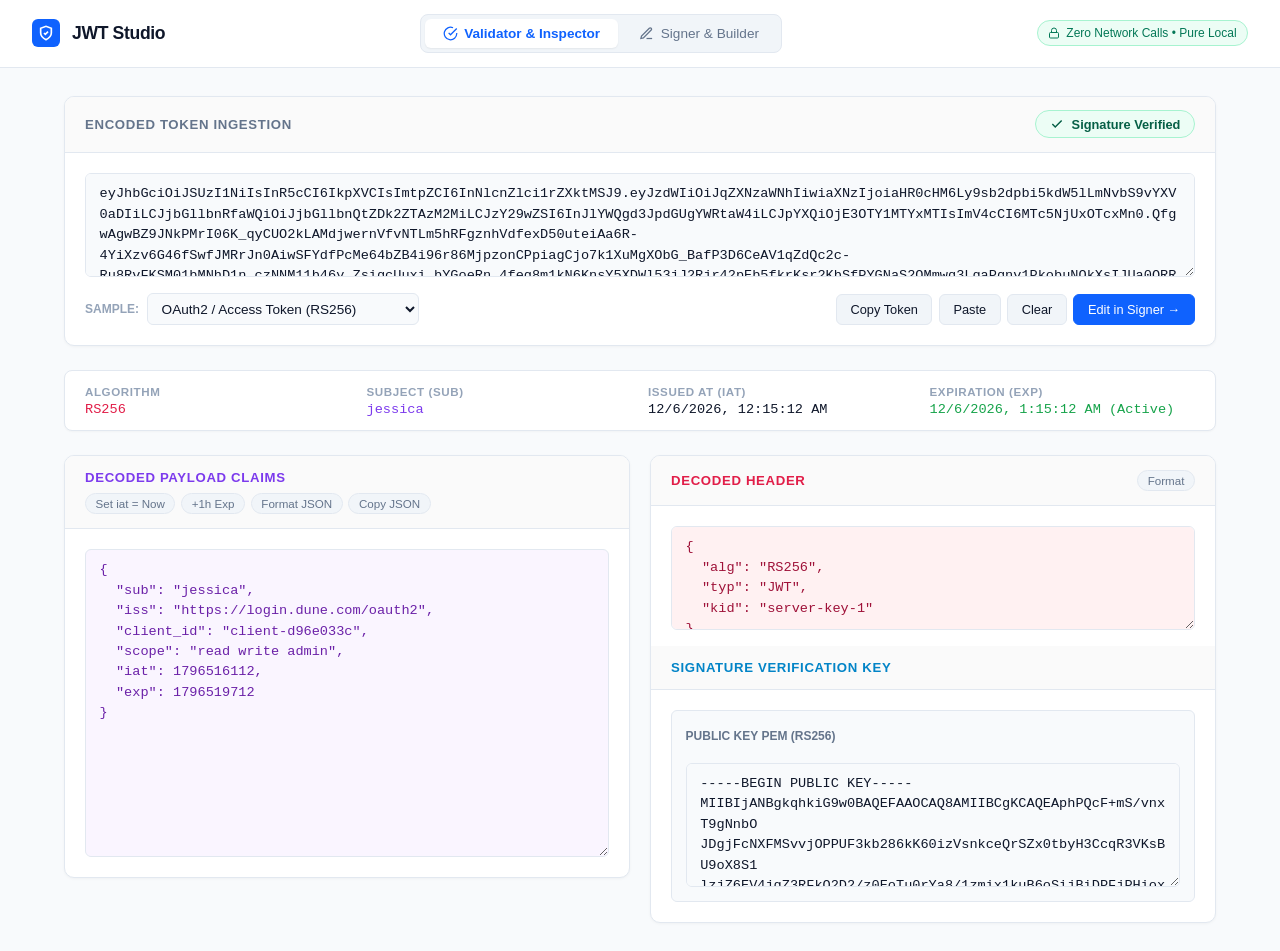
==== commit 61fd1181: "feat: oidc-debugger" ====
--- a/static/jwt.html
+++ b/static/jwt.html
@@ -4,429 +4,7 @@
   <meta charset="UTF-8">
   <meta name="viewport" content="width=device-width, initial-scale=1.0">
   <title>Local JWT Studio — Inspector & Signer</title>
-  <style>
-    :root {
-      --bg: #f8fafc;
-      --card-bg: #ffffff;
-      --card-border: #e2e8f0;
-      --accent: #0f62fe;
-      --accent-hover: #0043ce;
-      --text: #0f172a;
-      --text-muted: #64748b;
-      --text-dim: #94a3b8;
-      --header-color: #e11d48;
-      --payload-color: #7c3aed;
-      --sig-color: #0284c7;
-      --success-bg: #ecfdf5;
-      --success-border: #a7f3d0;
-      --success-text: #065f46;
-      --error-bg: #fef2f2;
-      --error-border: #fecaca;
-      --error-text: #991b1b;
-      --warn-bg: #fffbeb;
-      --warn-border: #fde68a;
-      --warn-text: #92400e;
-      --font-mono: ui-monospace, SFMono-Regular, Menlo, Monaco, Consolas, "Liberation Mono", monospace;
-      --font-sans: -apple-system, BlinkMacSystemFont, "Segoe UI", Roboto, Helvetica, Arial, sans-serif;
-    }
-
-    * {
-      box-sizing: border-box;
-      margin: 0;
-      padding: 0;
-    }
-
-    body {
-      background-color: var(--bg);
-      color: var(--text);
-      font-family: var(--font-sans);
-      min-height: 100vh;
-      display: flex;
-      flex-direction: column;
-    }
-
-    /* Top Navigation Header */
-    header {
-      background: #ffffff;
-      border-bottom: 1px solid var(--card-border);
-      padding: 0.85rem 2rem;
-      display: flex;
-      align-items: center;
-      justify-content: space-between;
-      gap: 1rem;
-      flex-wrap: wrap;
-    }
-
-    .brand {
-      display: flex;
-      align-items: center;
-      gap: 0.75rem;
-      font-weight: 700;
-      font-size: 1.1rem;
-      letter-spacing: -0.02em;
-      color: var(--text);
-    }
-
-    .brand-icon {
-      width: 28px;
-      height: 28px;
-      background: var(--accent);
-      border-radius: 6px;
-      display: flex;
-      align-items: center;
-      justify-content: center;
-      color: white;
-    }
-
-    .tab-switcher {
-      display: flex;
-      background: #f1f5f9;
-      padding: 0.25rem;
-      border-radius: 8px;
-      border: 1px solid var(--card-border);
-      gap: 0.25rem;
-    }
-
-    .tab-btn {
-      padding: 0.45rem 1.1rem;
-      border-radius: 6px;
-      font-size: 0.85rem;
-      font-weight: 500;
-      border: none;
-      background: transparent;
-      color: var(--text-muted);
-      cursor: pointer;
-      display: inline-flex;
-      align-items: center;
-      gap: 0.4rem;
-      transition: all 0.15s ease;
-    }
-
-    .tab-btn:hover {
-      color: var(--text);
-    }
-
-    .tab-btn.active {
-      background: #ffffff;
-      color: var(--accent);
-      font-weight: 600;
-      box-shadow: 0 1px 2px rgba(0, 0, 0, 0.06);
-    }
-
-    .privacy-tag {
-      font-size: 0.75rem;
-      color: #047857;
-      display: flex;
-      align-items: center;
-      gap: 0.4rem;
-      background: #ecfdf5;
-      padding: 0.3rem 0.65rem;
-      border-radius: 9999px;
-      border: 1px solid #a7f3d0;
-      font-weight: 500;
-    }
-
-    /* Main Container */
-    main {
-      max-width: 1200px;
-      width: 100%;
-      margin: 1.75rem auto;
-      padding: 0 1.5rem;
-      display: flex;
-      flex-direction: column;
-      gap: 1.5rem;
-      flex: 1;
-    }
-
-    .tab-content {
-      display: none;
-      flex-direction: column;
-      gap: 1.5rem;
-    }
-
-    .tab-content.active {
-      display: flex;
-    }
-
-    /* Card Styles */
-    .card {
-      background: var(--card-bg);
-      border: 1px solid var(--card-border);
-      border-radius: 10px;
-      overflow: hidden;
-      box-shadow: 0 1px 3px rgba(0, 0, 0, 0.04);
-    }
-
-    .card-head {
-      padding: 0.85rem 1.25rem;
-      border-bottom: 1px solid var(--card-border);
-      display: flex;
-      align-items: center;
-      justify-content: space-between;
-      background: #fafafa;
-      flex-wrap: wrap;
-      gap: 0.5rem;
-    }
-
-    .card-title {
-      font-size: 0.825rem;
-      font-weight: 600;
-      text-transform: uppercase;
-      letter-spacing: 0.05em;
-      color: var(--text-muted);
-      display: flex;
-      align-items: center;
-      gap: 0.5rem;
-    }
-
-    .card-body {
-      padding: 1.25rem;
-      display: flex;
-      flex-direction: column;
-      gap: 1rem;
-    }
-
-    /* Form Fields & Alignment */
-    .form-row {
-      display: grid;
-      grid-template-columns: 1fr 1fr;
-      gap: 1.25rem;
-      align-items: start;
-    }
-
-    @media (max-width: 800px) {
-      .form-row {
-        grid-template-columns: 1fr;
-      }
-    }
-
-    .form-group {
-      display: flex;
-      flex-direction: column;
-    }
-
-    .label-row {
-      display: flex;
-      align-items: center;
-      justify-content: space-between;
-      min-height: 1.5rem;
-      margin-bottom: 0.4rem;
-    }
-
-    label {
-      font-size: 0.75rem;
-      text-transform: uppercase;
-      color: var(--text-muted);
-      font-weight: 600;
-      letter-spacing: 0.05em;
-    }
-
-    .checkbox-label {
-      display: inline-flex;
-      align-items: center;
-      gap: 0.4rem;
-      font-size: 0.75rem;
-      text-transform: none;
-      color: var(--text-muted);
-      cursor: pointer;
-      user-select: none;
-      font-weight: 500;
-    }
-
-    input[type="checkbox"] {
-      width: 14px;
-      height: 14px;
-      min-width: 14px;
-      margin: 0;
-      padding: 0;
-      accent-color: var(--accent);
-      cursor: pointer;
-    }
-
-    select, input:not([type="checkbox"]), textarea {
-      width: 100%;
-      background: #f8fafc;
-      border: 1px solid var(--card-border);
-      color: var(--text);
-      border-radius: 6px;
-      padding: 0.65rem 0.85rem;
-      font-size: 0.85rem;
-      outline: none;
-      transition: all 0.15s ease;
-    }
-
-    select {
-      height: 38px;
-    }
-
-    textarea.mono, input.mono {
-      font-family: var(--font-mono);
-      line-height: 1.5;
-    }
-
-    select:focus, input:focus, textarea:focus {
-      background: #ffffff;
-      border-color: var(--accent);
-      box-shadow: 0 0 0 2px rgba(15, 98, 254, 0.15);
-    }
-
-    /* Buttons */
-    .btn {
-      background: #f1f5f9;
-      color: var(--text);
-      border: 1px solid var(--card-border);
-      border-radius: 6px;
-      padding: 0.45rem 0.85rem;
-      font-size: 0.8rem;
-      font-weight: 500;
-      cursor: pointer;
-      display: inline-flex;
-      align-items: center;
-      gap: 0.4rem;
-      transition: all 0.15s ease;
-    }
-
-    .btn:hover {
-      background: #e2e8f0;
-      color: var(--text);
-    }
-
-    .btn-primary {
-      background: var(--accent);
-      border-color: var(--accent);
-      color: white;
-    }
-
-    .btn-primary:hover {
-      background: var(--accent-hover);
-      border-color: var(--accent-hover);
-      color: white;
-    }
-
-    .pill-btn {
-      background: #f1f5f9;
-      border: 1px solid var(--card-border);
-      color: var(--text-muted);
-      border-radius: 9999px;
-      padding: 0.2rem 0.6rem;
-      font-size: 0.725rem;
-      cursor: pointer;
-      font-weight: 500;
-      transition: all 0.15s ease;
-    }
-
-    .pill-btn:hover {
-      background: #e2e8f0;
-      color: var(--text);
-    }
-
-    /* Status Pill */
-    .status-pill {
-      display: inline-flex;
-      align-items: center;
-      gap: 0.5rem;
-      padding: 0.35rem 0.85rem;
-      border-radius: 9999px;
-      font-size: 0.8rem;
-      font-weight: 600;
-    }
-
-    .status-pill.valid {
-      background: var(--success-bg);
-      border: 1px solid var(--success-border);
-      color: var(--success-text);
-    }
-
-    .status-pill.invalid {
-      background: var(--error-bg);
-      border: 1px solid var(--error-border);
-      color: var(--error-text);
-    }
-
-    .status-pill.unsigned {
-      background: var(--warn-bg);
-      border: 1px solid var(--warn-border);
-      color: var(--warn-text);
-    }
-
-    /* Summary Bar */
-    .summary-strip {
-      display: grid;
-      grid-template-columns: repeat(auto-fit, minmax(200px, 1fr));
-      gap: 1rem;
-      background: #ffffff;
-      border: 1px solid var(--card-border);
-      border-radius: 8px;
-      padding: 0.85rem 1.25rem;
-      box-shadow: 0 1px 2px rgba(0, 0, 0, 0.03);
-    }
-
-    .summary-item {
-      display: flex;
-      flex-direction: column;
-      gap: 0.25rem;
-    }
-
-    .summary-label {
-      font-size: 0.725rem;
-      text-transform: uppercase;
-      color: var(--text-dim);
-      font-weight: 600;
-      letter-spacing: 0.05em;
-    }
-
-    .summary-val {
-      font-family: var(--font-mono);
-      font-size: 0.85rem;
-      color: var(--text);
-      font-weight: 500;
-      word-break: break-all;
-    }
-
-    .badge-header-tag { color: var(--header-color); }
-    .badge-payload-tag { color: var(--payload-color); }
-    .badge-sig-tag { color: var(--sig-color); }
-
-    /* Output Displays */
-    .token-display-box {
-      background: #f8fafc;
-      border: 1px solid var(--card-border);
-      border-radius: 6px;
-      padding: 1rem;
-      font-family: var(--font-mono);
-      font-size: 0.875rem;
-      line-height: 1.6;
-      word-break: break-all;
-      min-height: 120px;
-    }
-
-    .jwt-p-header { color: var(--header-color); font-weight: 600; }
-    .jwt-p-dot { color: var(--text-dim); }
-    .jwt-p-payload { color: var(--payload-color); font-weight: 600; }
-    .jwt-p-sig { color: var(--sig-color); font-weight: 600; }
-
-    /* Toast */
-    #toast {
-      position: fixed;
-      bottom: 1.5rem;
-      right: 1.5rem;
-      background: #0f172a;
-      color: white;
-      padding: 0.7rem 1.2rem;
-      border-radius: 8px;
-      font-size: 0.85rem;
-      transform: translateY(100px);
-      opacity: 0;
-      transition: all 0.2s cubic-bezier(0.16, 1, 0.3, 1);
-      z-index: 9999;
-      box-shadow: 0 4px 12px rgba(0, 0, 0, 0.15);
-    }
-
-    #toast.show {
-      transform: translateY(0);
-      opacity: 1;
-    }
-  </style>
+  <link rel="stylesheet" href="/static/studio.css">
 </head>
 <body>
 
--- a/static/studio.css
+++ b/static/studio.css
@@ -0,0 +1,541 @@
+:root {
+  --bg: #f8fafc;
+  --card-bg: #ffffff;
+  --card-border: #e2e8f0;
+  --accent: #0f62fe;
+  --accent-hover: #0043ce;
+  --text: #0f172a;
+  --text-muted: #64748b;
+  --text-dim: #94a3b8;
+  --header-color: #e11d48;
+  --payload-color: #7c3aed;
+  --sig-color: #0284c7;
+  --success-bg: #ecfdf5;
+  --success-border: #a7f3d0;
+  --success-text: #065f46;
+  --error-bg: #fef2f2;
+  --error-border: #fecaca;
+  --error-text: #991b1b;
+  --warn-bg: #fffbeb;
+  --warn-border: #fde68a;
+  --warn-text: #92400e;
+  --font-mono: ui-monospace, SFMono-Regular, Menlo, Monaco, Consolas, "Liberation Mono", monospace;
+  --font-sans: -apple-system, BlinkMacSystemFont, "Segoe UI", Roboto, Helvetica, Arial, sans-serif;
+}
+
+* {
+  box-sizing: border-box;
+  margin: 0;
+  padding: 0;
+}
+
+body {
+  background-color: var(--bg);
+  color: var(--text);
+  font-family: var(--font-sans);
+  min-height: 100vh;
+  display: flex;
+  flex-direction: column;
+}
+
+/* Top Navigation Header */
+header {
+  background: #ffffff;
+  border-bottom: 1px solid var(--card-border);
+  padding: 0.85rem 2rem;
+  display: flex;
+  align-items: center;
+  justify-content: space-between;
+  gap: 1rem;
+  flex-wrap: wrap;
+}
+
+.brand {
+  display: flex;
+  align-items: center;
+  gap: 0.75rem;
+  font-weight: 700;
+  font-size: 1.1rem;
+  letter-spacing: -0.02em;
+  color: var(--text);
+}
+
+.brand-icon {
+  width: 28px;
+  height: 28px;
+  background: var(--accent);
+  border-radius: 6px;
+  display: flex;
+  align-items: center;
+  justify-content: center;
+  color: white;
+}
+
+.tab-switcher {
+  display: flex;
+  background: #f1f5f9;
+  padding: 0.25rem;
+  border-radius: 8px;
+  border: 1px solid var(--card-border);
+  gap: 0.25rem;
+}
+
+.tab-btn {
+  padding: 0.45rem 1.1rem;
+  border-radius: 6px;
+  font-size: 0.85rem;
+  font-weight: 500;
+  border: none;
+  background: transparent;
+  color: var(--text-muted);
+  cursor: pointer;
+  display: inline-flex;
+  align-items: center;
+  gap: 0.4rem;
+  transition: all 0.15s ease;
+}
+
+.tab-btn:hover {
+  color: var(--text);
+}
+
+.tab-btn.active {
+  background: #ffffff;
+  color: var(--accent);
+  font-weight: 600;
+  box-shadow: 0 1px 2px rgba(0, 0, 0, 0.06);
+}
+
+.privacy-tag {
+  font-size: 0.75rem;
+  color: #047857;
+  display: flex;
+  align-items: center;
+  gap: 0.4rem;
+  background: #ecfdf5;
+  padding: 0.3rem 0.65rem;
+  border-radius: 9999px;
+  border: 1px solid #a7f3d0;
+  font-weight: 500;
+}
+
+/* Main Container */
+main {
+  max-width: 1200px;
+  width: 100%;
+  margin: 1.75rem auto;
+  padding: 0 1.5rem;
+  display: flex;
+  flex-direction: column;
+  gap: 1.5rem;
+  flex: 1;
+}
+
+.tab-content {
+  display: none;
+  flex-direction: column;
+  gap: 1.5rem;
+}
+
+.tab-content.active {
+  display: flex;
+}
+
+/* Card Styles */
+.card {
+  background: var(--card-bg);
+  border: 1px solid var(--card-border);
+  border-radius: 10px;
+  overflow: hidden;
+  box-shadow: 0 1px 3px rgba(0, 0, 0, 0.04);
+}
+
+.card-head {
+  padding: 0.85rem 1.25rem;
+  border-bottom: 1px solid var(--card-border);
+  display: flex;
+  align-items: center;
+  justify-content: space-between;
+  background: #fafafa;
+  flex-wrap: wrap;
+  gap: 0.5rem;
+}
+
+.card-title {
+  font-size: 0.825rem;
+  font-weight: 600;
+  text-transform: uppercase;
+  letter-spacing: 0.05em;
+  color: var(--text-muted);
+  display: flex;
+  align-items: center;
+  gap: 0.5rem;
+}
+
+.card-body {
+  padding: 1.25rem;
+  display: flex;
+  flex-direction: column;
+  gap: 1rem;
+}
+
+/* Form Fields & Alignment */
+.form-row {
+  display: grid;
+  grid-template-columns: 1fr 1fr;
+  gap: 1.25rem;
+  align-items: start;
+}
+
+@media (max-width: 800px) {
+  .form-row {
+    grid-template-columns: 1fr;
+  }
+}
+
+.form-group {
+  display: flex;
+  flex-direction: column;
+}
+
+.label-row {
+  display: flex;
+  align-items: center;
+  justify-content: space-between;
+  min-height: 1.5rem;
+  margin-bottom: 0.4rem;
+}
+
+label {
+  font-size: 0.75rem;
+  text-transform: uppercase;
+  color: var(--text-muted);
+  font-weight: 600;
+  letter-spacing: 0.05em;
+}
+
+.checkbox-label {
+  display: inline-flex;
+  align-items: center;
+  gap: 0.4rem;
+  font-size: 0.75rem;
+  text-transform: none;
+  color: var(--text-muted);
+  cursor: pointer;
+  user-select: none;
+  font-weight: 500;
+}
+
+input[type="checkbox"] {
+  width: 14px;
+  height: 14px;
+  min-width: 14px;
+  margin: 0;
+  padding: 0;
+  accent-color: var(--accent);
+  cursor: pointer;
+}
+
+select, input:not([type="checkbox"]), textarea {
+  width: 100%;
+  background: #f8fafc;
+  border: 1px solid var(--card-border);
+  color: var(--text);
+  border-radius: 6px;
+  padding: 0.65rem 0.85rem;
+  font-size: 0.85rem;
+  outline: none;
+  transition: all 0.15s ease;
+}
+
+select {
+  height: 38px;
+}
+
+textarea.mono, input.mono {
+  font-family: var(--font-mono);
+  line-height: 1.5;
+}
+
+select:focus, input:focus, textarea:focus {
+  background: #ffffff;
+  border-color: var(--accent);
+  box-shadow: 0 0 0 2px rgba(15, 98, 254, 0.15);
+}
+
+/* Buttons */
+.btn {
+  background: #f1f5f9;
+  color: var(--text);
+  border: 1px solid var(--card-border);
+  border-radius: 6px;
+  padding: 0.45rem 0.85rem;
+  font-size: 0.8rem;
+  font-weight: 500;
+  cursor: pointer;
+  display: inline-flex;
+  align-items: center;
+  gap: 0.4rem;
+  transition: all 0.15s ease;
+}
+
+.btn:hover {
+  background: #e2e8f0;
+  color: var(--text);
+}
+
+.btn-primary {
+  background: var(--accent);
+  border-color: var(--accent);
+  color: white;
+}
+
+.btn-primary:hover {
+  background: var(--accent-hover);
+  border-color: var(--accent-hover);
+  color: white;
+}
+
+.pill-btn {
+  background: #f1f5f9;
+  border: 1px solid var(--card-border);
+  color: var(--text-muted);
+  border-radius: 9999px;
+  padding: 0.2rem 0.6rem;
+  font-size: 0.725rem;
+  cursor: pointer;
+  font-weight: 500;
+  transition: all 0.15s ease;
+}
+
+.pill-btn:hover {
+  background: #e2e8f0;
+  color: var(--text);
+}
+
+/* Status Pill */
+.status-pill {
+  display: inline-flex;
+  align-items: center;
+  gap: 0.5rem;
+  padding: 0.35rem 0.85rem;
+  border-radius: 9999px;
+  font-size: 0.8rem;
+  font-weight: 600;
+}
+
+.status-pill.valid {
+  background: var(--success-bg);
+  border: 1px solid var(--success-border);
+  color: var(--success-text);
+}
+
+.status-pill.invalid {
+  background: var(--error-bg);
+  border: 1px solid var(--error-border);
+  color: var(--error-text);
+}
+
+.status-pill.unsigned {
+  background: var(--warn-bg);
+  border: 1px solid var(--warn-border);
+  color: var(--warn-text);
+}
+
+/* Summary Bar */
+.summary-strip {
+  display: grid;
+  grid-template-columns: repeat(auto-fit, minmax(200px, 1fr));
+  gap: 1rem;
+  background: #ffffff;
+  border: 1px solid var(--card-border);
+  border-radius: 8px;
+  padding: 0.85rem 1.25rem;
+  box-shadow: 0 1px 2px rgba(0, 0, 0, 0.03);
+}
+
+.summary-item {
+  display: flex;
+  flex-direction: column;
+  gap: 0.25rem;
+}
+
+.summary-label {
+  font-size: 0.725rem;
+  text-transform: uppercase;
+  color: var(--text-dim);
+  font-weight: 600;
+  letter-spacing: 0.05em;
+}
+
+.summary-val {
+  font-family: var(--font-mono);
+  font-size: 0.85rem;
+  color: var(--text);
+  font-weight: 500;
+  word-break: break-all;
+}
+
+.badge-header-tag { color: var(--header-color); }
+.badge-payload-tag { color: var(--payload-color); }
+.badge-sig-tag { color: var(--sig-color); }
+
+/* Output Displays */
+.token-display-box {
+  background: #f8fafc;
+  border: 1px solid var(--card-border);
+  border-radius: 6px;
+  padding: 1rem;
+  font-family: var(--font-mono);
+  font-size: 0.875rem;
+  line-height: 1.6;
+  word-break: break-all;
+  min-height: 120px;
+}
+
+.jwt-p-header { color: var(--header-color); font-weight: 600; }
+.jwt-p-dot { color: var(--text-dim); }
+.jwt-p-payload { color: var(--payload-color); font-weight: 600; }
+.jwt-p-sig { color: var(--sig-color); font-weight: 600; }
+
+/* Toast */
+#toast {
+  position: fixed;
+  bottom: 1.5rem;
+  right: 1.5rem;
+  background: #0f172a;
+  color: white;
+  padding: 0.7rem 1.2rem;
+  border-radius: 8px;
+  font-size: 0.85rem;
+  transform: translateY(100px);
+  opacity: 0;
+  transition: all 0.2s cubic-bezier(0.16, 1, 0.3, 1);
+  z-index: 9999;
+  box-shadow: 0 4px 12px rgba(0, 0, 0, 0.15);
+}
+
+#toast.show {
+  transform: translateY(0);
+  opacity: 1;
+}
+
+/* ---------------------------------------------------------------- */
+/* OIDC Debugger                                                      */
+/* ---------------------------------------------------------------- */
+.brand-link {
+  color: var(--accent);
+  text-decoration: none;
+  font-size: 0.85rem;
+  font-weight: 500;
+}
+
+.brand-link:hover { text-decoration: underline; }
+
+main.narrow { max-width: 860px; }
+
+.hint {
+  color: var(--text-muted);
+  font-size: 0.8rem;
+  line-height: 1.5;
+}
+
+.hint code, .readonly {
+  font-family: var(--font-mono);
+  font-size: 0.78rem;
+}
+
+.readonly {
+  background: #f8fafc;
+  border: 1px solid var(--card-border);
+  border-radius: 6px;
+  padding: 0.55rem 0.75rem;
+  word-break: break-all;
+}
+
+.radios {
+  display: flex;
+  gap: 1.5rem;
+  flex-wrap: wrap;
+}
+
+.radios .checkbox-label { font-size: 0.85rem; }
+
+input[type="radio"] {
+  width: 14px;
+  height: 14px;
+  min-width: 14px;
+  margin: 0;
+  padding: 0;
+  accent-color: var(--accent);
+}
+
+details > summary {
+  cursor: pointer;
+  color: var(--accent);
+  font-size: 0.85rem;
+  font-weight: 500;
+}
+
+details[open] > summary { margin-bottom: 0.75rem; }
+
+.alert {
+  border-radius: 8px;
+  padding: 0.75rem 1rem;
+  font-size: 0.85rem;
+  word-break: break-word;
+}
+
+.alert-error {
+  background: var(--error-bg);
+  border: 1px solid var(--error-border);
+  color: var(--error-text);
+}
+
+.code-block {
+  background: #0f172a;
+  color: #e2e8f0;
+  border-radius: 8px;
+  padding: 0.9rem 1rem;
+  font-family: var(--font-mono);
+  font-size: 0.8rem;
+  line-height: 1.55;
+  white-space: pre-wrap;
+  word-break: break-all;
+  overflow-x: auto;
+}
+
+.claims { width: 100%; border-collapse: collapse; font-size: 0.85rem; }
+
+.claims th, .claims td {
+  text-align: left;
+  vertical-align: top;
+  padding: 0.5rem 0.6rem;
+  border-bottom: 1px solid var(--card-border);
+}
+
+.claims th {
+  width: 10rem;
+  font-family: var(--font-mono);
+  font-weight: 600;
+  color: var(--text-muted);
+}
+
+.claims td { font-family: var(--font-mono); word-break: break-all; }
+.claims td pre { margin: 0; font: inherit; white-space: pre-wrap; }
+
+.claim-note {
+  display: block;
+  margin-top: 0.15rem;
+  font-family: var(--font-sans);
+  font-size: 0.75rem;
+  color: var(--text-dim);
+}
+
+.tag {
+  font-size: 0.7rem;
+  font-weight: 600;
+  text-transform: none;
+  letter-spacing: 0;
+  color: var(--text-dim);
+}
